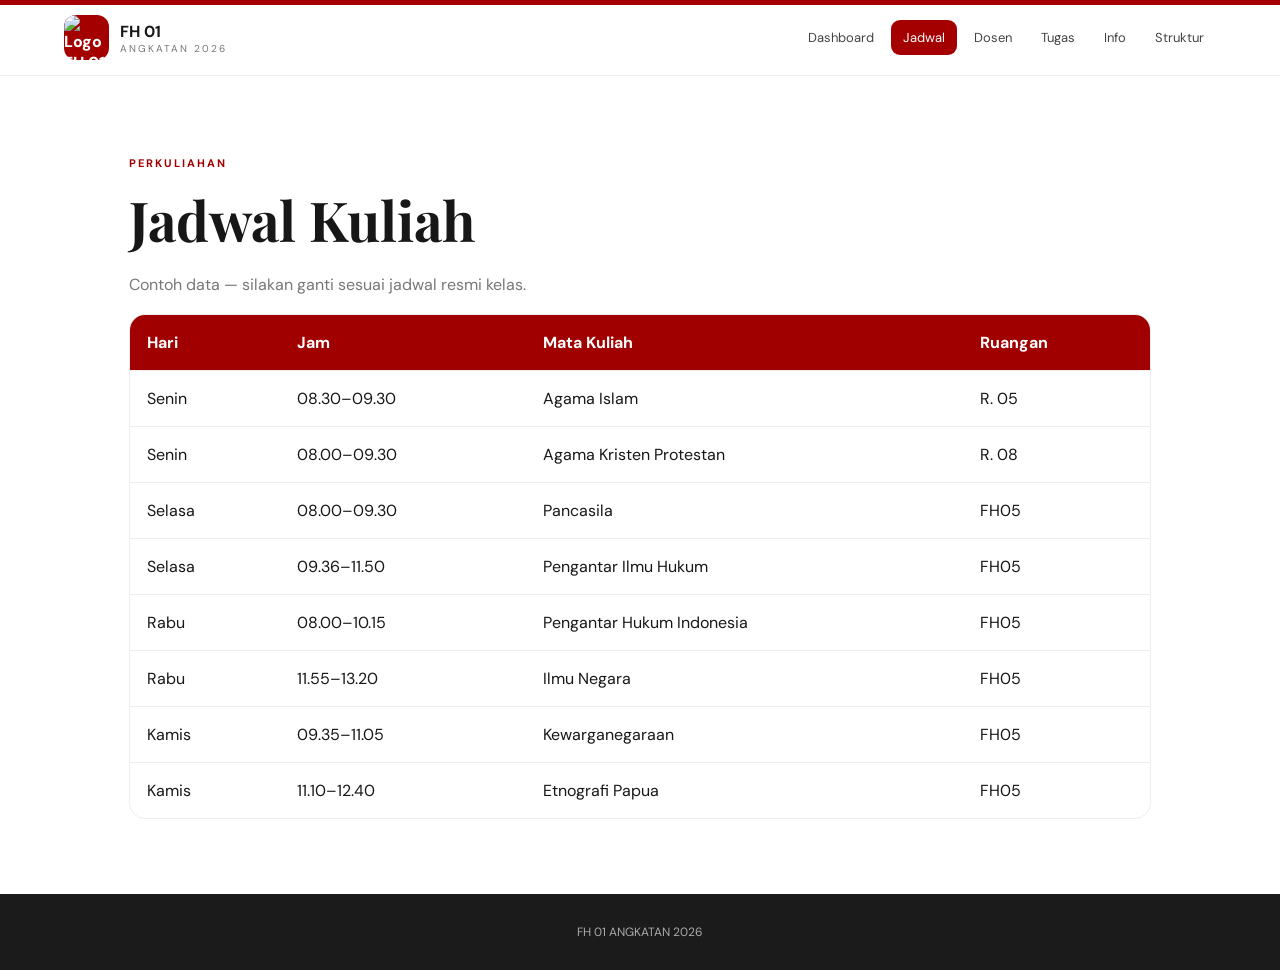
==== jadwal.html @ d8d44e24 "Add files via upload" ====
<!doctype html>
<html lang="id">
<head>
<meta charset="utf-8">
<meta name="viewport" content="width=device-width,initial-scale=1">
<title>Jadwal • FH 01</title>
<link rel="stylesheet" href="style.css">
</head>
<body>
<header class="top">
<div class="brand">
<div class="logo"><img src="assets/logo.jpg" alt="Logo FH 01"></div>
<div>
<b>FH 01</b>
<small>ANGKATAN 2026</small>
</div>
</div>
<nav>
<a href="index.html">Dashboard</a>
<a class="active" href="jadwal.html">Jadwal</a>
<a href="dosen.html">Dosen</a>
<a href="tugas.html">Tugas</a>
<a href="pengumuman.html">Info</a>
<a href="struktur.html">Struktur</a>
</nav>
</header>
<main class="page">
<span class="eyebrow">PERKULIAHAN</span>
<h1>Jadwal Kuliah</h1>
<p class="muted">Contoh data — silakan ganti sesuai jadwal resmi kelas.</p>
<div class="tablewrap">
<table>
<tr><th>Hari</th><th>Jam</th><th>Mata Kuliah</th><th>Ruangan</th></tr>
<tr><td>Senin</td><td>08.30–09.30</td><td>Agama Islam</td><td>R. 05</td></tr>
<tr><td>Senin</td><td>08.00–09.30</td><td>Agama Kristen Protestan</td><td>R. 08</td></tr>
<tr><td>Selasa</td><td>08.00–09.30</td><td>Pancasila</td><td>FH05</td></tr>
<tr><td>Selasa</td><td>09.36–11.50</td><td>Pengantar Ilmu Hukum</td><td>FH05</td></tr>
<tr><td>Rabu</td><td>08.00–10.15</td><td>Pengantar Hukum Indonesia</td><td>FH05</td></tr>
<tr><td>Rabu</td><td>11.55–13.20</td><td>Ilmu Negara</td><td>FH05</td></tr>
<tr><td>Kamis</td><td>09.35–11.05</td><td>Kewarganegaraan</td><td>FH05</td></tr>
<tr><td>Kamis</td><td>11.10–12.40</td><td>Etnografi Papua</td><td>FH05</td></tr>
</table>
</div>
</main>
<footer>FH 01 ANGKATAN 2026</footer>
</body>
</html>
---- style.css ----
@import url('https://fonts.googleapis.com/css2?family=DM+Sans:wght@400;500;700&family=Playfair+Display:wght@600;700&display=swap');*{box-sizing:border-box}body{margin:0;font-family:'DM Sans',sans-serif;background:#fff;color:#171717}body:before{content:"";position:fixed;inset:0 0 auto 0;height:5px;background:#a40000;z-index:5}.top{height:auto;min-height:76px;padding:14px 5%;display:flex;align-items:center;justify-content:space-between;gap:25px;background:#fff;border-bottom:1px solid #eee;position:sticky;top:0;z-index:4}.brand{display:flex;align-items:center;gap:11px}.logo{width:45px;height:45px;border-radius:12px;background:#a40000;color:#fff;display:grid;place-items:center;font-weight:800}.brand b{display:block}.brand small{display:block;color:#777;font-size:10px;letter-spacing:2px}nav{display:flex;gap:5px;flex-wrap:wrap;justify-content:flex-end}nav a{padding:9px 12px;border-radius:9px;color:#444;text-decoration:none;font-size:13px}nav a:hover,nav a.active{background:#a40000;color:white}.hero{min-height:590px;background:linear-gradient(120deg,#8f0000,#c00 55%,#eee 55%,#fff);color:#fff;padding:75px 7%;display:flex;align-items:center;justify-content:space-between;gap:45px}.hero-text{max-width:650px}.pill,.eyebrow{font-size:11px;letter-spacing:2px;font-weight:700}.hero h1{font-family:'Playfair Display',serif;font-size:clamp(50px,8vw,92px);line-height:.92;margin:18px 0}.hero h1 em{font-size:.48em;font-style:normal;color:#ffe7e7}.hero p{font-size:18px;line-height:1.6;max-width:570px}.actions{display:flex;gap:12px;margin-top:30px}.btn{display:inline-block;padding:13px 20px;border-radius:10px;background:#fff;color:#a00000;text-decoration:none;font-weight:700}.btn.ghost{background:transparent;color:#fff;border:1px solid #fff}.photo{width:min(410px,38vw);height:410px;border:none;background:transparent;color:#a00000;display:grid;place-items:center;text-align:center;font-family:'Playfair Display';font-size:35px;box-shadow:none;overflow:visible}.section,.page{max-width:1150px;margin:auto;padding:75px 5%}.section-head{display:flex;justify-content:space-between}.eyebrow{color:#a00000}h1,h2{font-family:'Playfair Display',serif}h2{font-size:38px;margin:8px 0 28px}.cards{display:grid;grid-template-columns:repeat(4,1fr);gap:16px}.card{min-height:170px;padding:24px;border:1px solid #eee;border-radius:18px;text-decoration:none;color:#171717;display:flex;flex-direction:column;gap:12px;box-shadow:0 10px 30px #00000008;transition:.2s}.card:hover{transform:translateY(-5px);border-color:#d8aaaa}.card b{font-size:18px}.card span,.muted{color:#777;line-height:1.6}.card strong{margin-top:auto;color:#a00000}.static{min-height:120px}.notice{margin:0 5% 75px;padding:35px;max-width:1050px;margin-left:auto;margin-right:auto;border-radius:22px;background:#f8eeee;display:flex;align-items:center;justify-content:space-between;gap:25px}.notice h2{margin:7px 0}.notice p{color:#666}.page{min-height:75vh}.page h1{font-size:55px;margin:10px 0}.tablewrap{overflow:auto;border:1px solid #eee;border-radius:16px}table{width:100%;border-collapse:collapse;min-width:650px}th,td{text-align:left;padding:17px;border-bottom:1px solid #eee}th{background:#a00000;color:#fff}tr:last-child td{border:0}.grid{display:grid;grid-template-columns:repeat(3,1fr);gap:18px}.info{padding:25px;border:1px solid #eee;border-radius:18px}.info p{color:#777}.avatar{width:55px;height:55px;border-radius:50%;display:grid;place-items:center;background:#f4dddd;color:#a00000;font-weight:800}.money{font-size:45px;font-weight:800;margin:25px 0;color:#a00000}.list{display:grid;gap:18px}.list article{padding:25px;border-left:5px solid #a00000;border-radius:12px;background:#faf7f7}.list h3{font-family:'Playfair Display';font-size:25px;margin:10px 0}.date{font-size:10px;letter-spacing:2px;font-weight:800;color:#a00000}footer{text-align:center;padding:30px;background:#1b1b1b;color:#aaa;font-size:12px}@media(max-width:800px){.top{align-items:flex-start;flex-direction:column}.hero{padding:55px 6%;min-height:auto}.photo{width:220px;height:220px;font-size:22px}.cards,.grid{grid-template-columns:1fr 1fr}.page h1{font-size:42px}}@media(max-width:560px){nav{justify-content:flex-start}.hero{flex-direction:column;align-items:flex-start}.photo{align-self:center}.cards,.grid{grid-template-columns:1fr}.notice{flex-direction:column;align-items:flex-start}}
.logo img,.avatar img,.photo img {
    width: 100%;
    height: 100%;
    object-fit: cover;
    object-position: center;
    display: block;
}
.logo img{border-radius:12px}
.avatar{overflow:hidden}
.avatar img{border-radius:50%}
.photo{overflow:visible}
.photo img {
    width: min(410px, 90%);
    height: min(410px, 90%);
    object-fit: contain;
    object-position: center;
    transform: scale(5);
    display: block;
    filter: drop-shadow(0 12px 18px rgba(0,0,0,.22));
}

/* Avatar foto - bulat sempurna */
.avatar {
    width: 70px;
    height: 70px;
    border-radius: 50%;
    overflow: hidden;
    display: block;
    background: #f4dddd;
}

.avatar img {
    width: 100%;
    height: 100%;
    border-radius: 50%;
    object-fit: cover;
    object-position: center;
    display: block;
}
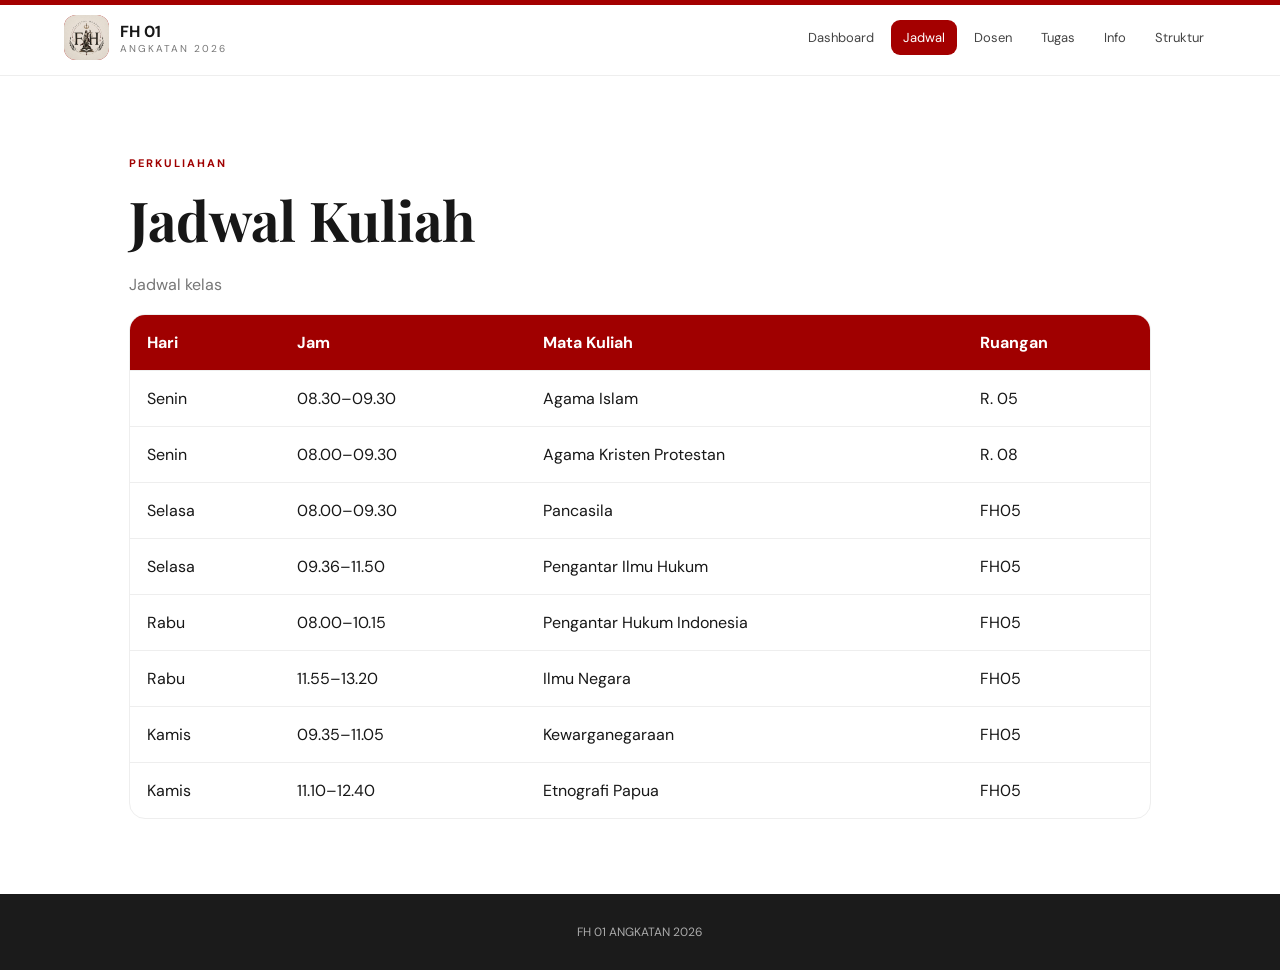
==== commit 0391a562: "Update jadwal.html" ====
--- a/jadwal.html
+++ b/jadwal.html
@@ -27,7 +27,7 @@
 <main class="page">
 <span class="eyebrow">PERKULIAHAN</span>
 <h1>Jadwal Kuliah</h1>
-<p class="muted">Contoh data — silakan ganti sesuai jadwal resmi kelas.</p>
+<p class="muted">Jadwal kelas</p>
 <div class="tablewrap">
 <table>
 <tr><th>Hari</th><th>Jam</th><th>Mata Kuliah</th><th>Ruangan</th></tr>
--- a/style.css
+++ b/style.css
@@ -37,4 +37,17 @@
     object-fit: cover;
     object-position: center;
     display: block;
+
+    .daftar-tugas li {
+    margin-bottom: 18px;
+    line-height: 1.6;
 }
+
+.daftar-tugas ol {
+    margin-top: 10px;
+}
+
+.daftar-tugas ol li {
+    margin-bottom: 5px;
+}
+}
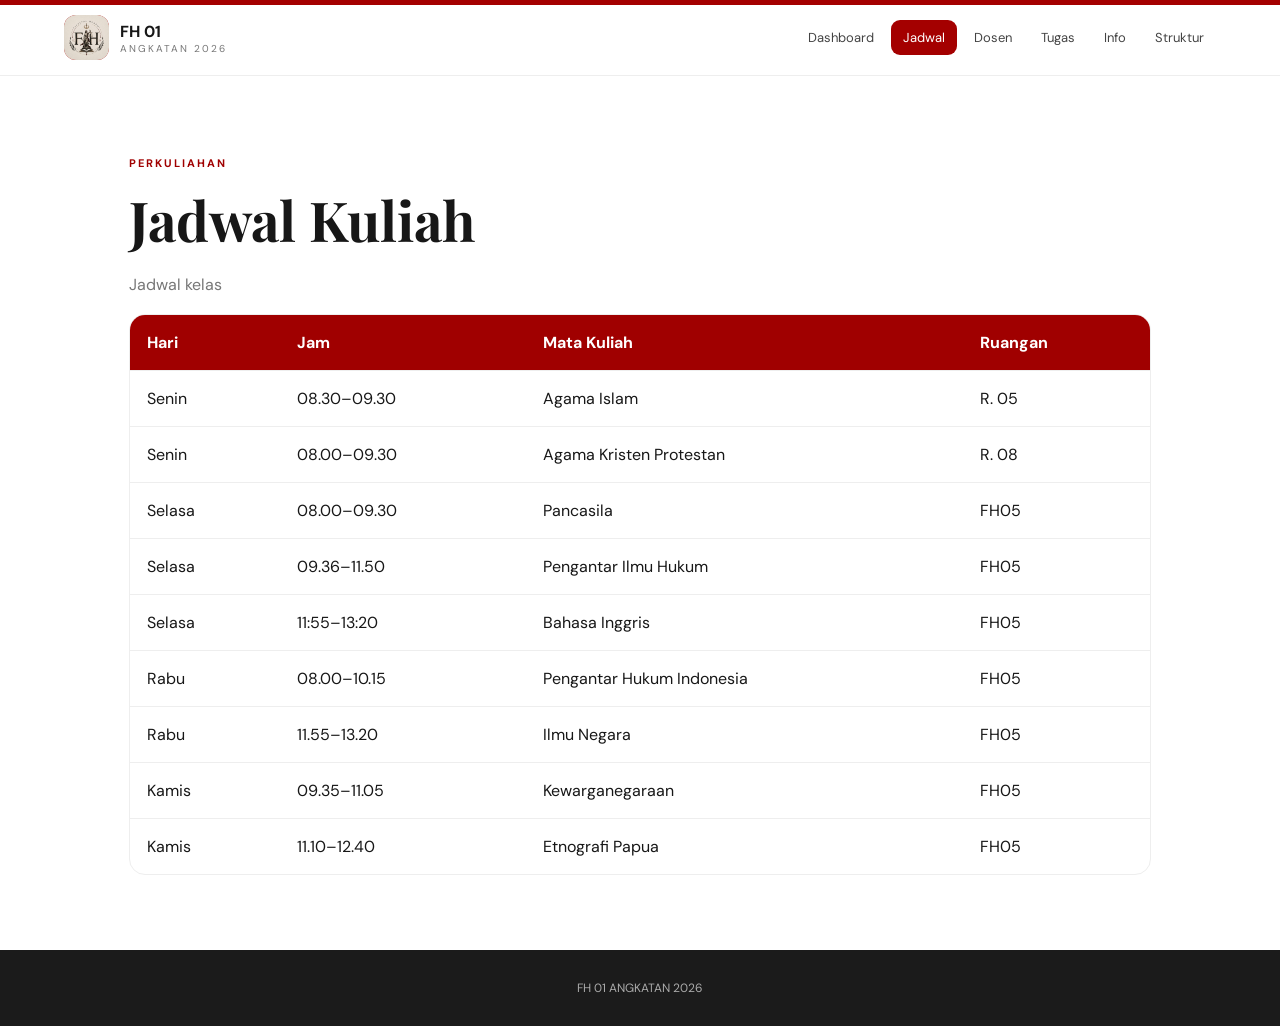
==== commit 9acc41cf: "Update jadwal.html" ====
--- a/jadwal.html
+++ b/jadwal.html
@@ -7,6 +7,7 @@
 <link rel="stylesheet" href="style.css">
 </head>
 <body>
+
 <header class="top">
 <div class="brand">
 <div class="logo"><img src="assets/logo.jpg" alt="Logo FH 01"></div>
@@ -15,6 +16,7 @@
 <small>ANGKATAN 2026</small>
 </div>
 </div>
+
 <nav>
 <a href="index.html">Dashboard</a>
 <a class="active" href="jadwal.html">Jadwal</a>
@@ -24,24 +26,39 @@
 <a href="struktur.html">Struktur</a>
 </nav>
 </header>
+
 <main class="page">
 <span class="eyebrow">PERKULIAHAN</span>
 <h1>Jadwal Kuliah</h1>
 <p class="muted">Jadwal kelas</p>
+
 <div class="tablewrap">
 <table>
-<tr><th>Hari</th><th>Jam</th><th>Mata Kuliah</th><th>Ruangan</th></tr>
+<tr>
+<th>Hari</th>
+<th>Jam</th>
+<th>Mata Kuliah</th>
+<th>Ruangan</th>
+</tr>
+
 <tr><td>Senin</td><td>08.30–09.30</td><td>Agama Islam</td><td>R. 05</td></tr>
 <tr><td>Senin</td><td>08.00–09.30</td><td>Agama Kristen Protestan</td><td>R. 08</td></tr>
+
 <tr><td>Selasa</td><td>08.00–09.30</td><td>Pancasila</td><td>FH05</td></tr>
 <tr><td>Selasa</td><td>09.36–11.50</td><td>Pengantar Ilmu Hukum</td><td>FH05</td></tr>
+<tr><td>Selasa</td><td>11:55–13:20</td><td>Bahasa Inggris</td><td>FH05</td></tr>
+
 <tr><td>Rabu</td><td>08.00–10.15</td><td>Pengantar Hukum Indonesia</td><td>FH05</td></tr>
 <tr><td>Rabu</td><td>11.55–13.20</td><td>Ilmu Negara</td><td>FH05</td></tr>
+
 <tr><td>Kamis</td><td>09.35–11.05</td><td>Kewarganegaraan</td><td>FH05</td></tr>
 <tr><td>Kamis</td><td>11.10–12.40</td><td>Etnografi Papua</td><td>FH05</td></tr>
+
 </table>
 </div>
 </main>
+
 <footer>FH 01 ANGKATAN 2026</footer>
+
 </body>
 </html>
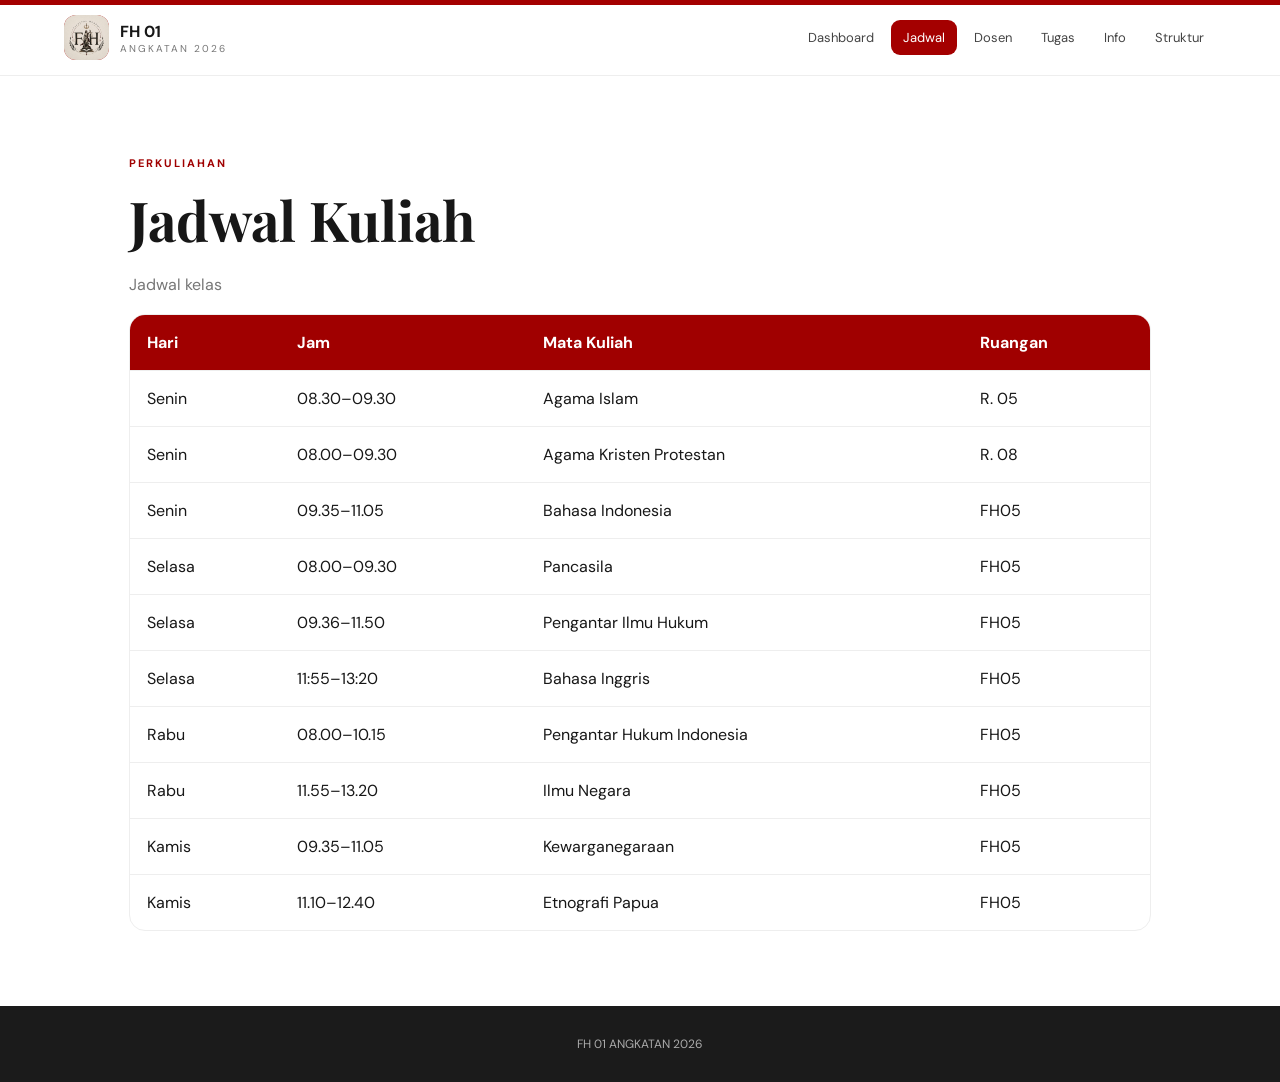
==== commit 86112396: "Update jadwal.html" ====
--- a/jadwal.html
+++ b/jadwal.html
@@ -9,8 +9,12 @@
 <body>
 
 <header class="top">
+
 <div class="brand">
-<div class="logo"><img src="assets/logo.jpg" alt="Logo FH 01"></div>
+<div class="logo">
+<img src="assets/logo.jpg" alt="Logo FH 01">
+</div>
+
 <div>
 <b>FH 01</b>
 <small>ANGKATAN 2026</small>
@@ -25,15 +29,22 @@
 <a href="pengumuman.html">Info</a>
 <a href="struktur.html">Struktur</a>
 </nav>
+
 </header>
 
+
 <main class="page">
+
 <span class="eyebrow">PERKULIAHAN</span>
+
 <h1>Jadwal Kuliah</h1>
+
 <p class="muted">Jadwal kelas</p>
 
 <div class="tablewrap">
+
 <table>
+
 <tr>
 <th>Hari</th>
 <th>Jam</th>
@@ -41,24 +52,98 @@
 <th>Ruangan</th>
 </tr>
 
-<tr><td>Senin</td><td>08.30–09.30</td><td>Agama Islam</td><td>R. 05</td></tr>
-<tr><td>Senin</td><td>08.00–09.30</td><td>Agama Kristen Protestan</td><td>R. 08</td></tr>
 
-<tr><td>Selasa</td><td>08.00–09.30</td><td>Pancasila</td><td>FH05</td></tr>
-<tr><td>Selasa</td><td>09.36–11.50</td><td>Pengantar Ilmu Hukum</td><td>FH05</td></tr>
-<tr><td>Selasa</td><td>11:55–13:20</td><td>Bahasa Inggris</td><td>FH05</td></tr>
+<!-- SENIN -->
 
-<tr><td>Rabu</td><td>08.00–10.15</td><td>Pengantar Hukum Indonesia</td><td>FH05</td></tr>
-<tr><td>Rabu</td><td>11.55–13.20</td><td>Ilmu Negara</td><td>FH05</td></tr>
+<tr>
+<td>Senin</td>
+<td>08.30–09.30</td>
+<td>Agama Islam</td>
+<td>R. 05</td>
+</tr>
 
-<tr><td>Kamis</td><td>09.35–11.05</td><td>Kewarganegaraan</td><td>FH05</td></tr>
-<tr><td>Kamis</td><td>11.10–12.40</td><td>Etnografi Papua</td><td>FH05</td></tr>
+<tr>
+<td>Senin</td>
+<td>08.00–09.30</td>
+<td>Agama Kristen Protestan</td>
+<td>R. 08</td>
+</tr>
+
+<tr>
+<td>Senin</td>
+<td>09.35–11.05</td>
+<td>Bahasa Indonesia</td>
+<td>FH05</td>
+</tr>
+
+
+<!-- SELASA -->
+
+<tr>
+<td>Selasa</td>
+<td>08.00–09.30</td>
+<td>Pancasila</td>
+<td>FH05</td>
+</tr>
+
+<tr>
+<td>Selasa</td>
+<td>09.36–11.50</td>
+<td>Pengantar Ilmu Hukum</td>
+<td>FH05</td>
+</tr>
+
+<tr>
+<td>Selasa</td>
+<td>11:55–13:20</td>
+<td>Bahasa Inggris</td>
+<td>FH05</td>
+</tr>
+
+
+<!-- RABU -->
+
+<tr>
+<td>Rabu</td>
+<td>08.00–10.15</td>
+<td>Pengantar Hukum Indonesia</td>
+<td>FH05</td>
+</tr>
+
+<tr>
+<td>Rabu</td>
+<td>11.55–13.20</td>
+<td>Ilmu Negara</td>
+<td>FH05</td>
+</tr>
+
+
+<!-- KAMIS -->
+
+<tr>
+<td>Kamis</td>
+<td>09.35–11.05</td>
+<td>Kewarganegaraan</td>
+<td>FH05</td>
+</tr>
+
+<tr>
+<td>Kamis</td>
+<td>11.10–12.40</td>
+<td>Etnografi Papua</td>
+<td>FH05</td>
+</tr>
 
 </table>
+
 </div>
+
 </main>
 
-<footer>FH 01 ANGKATAN 2026</footer>
+
+<footer>
+FH 01 ANGKATAN 2026
+</footer>
 
 </body>
 </html>
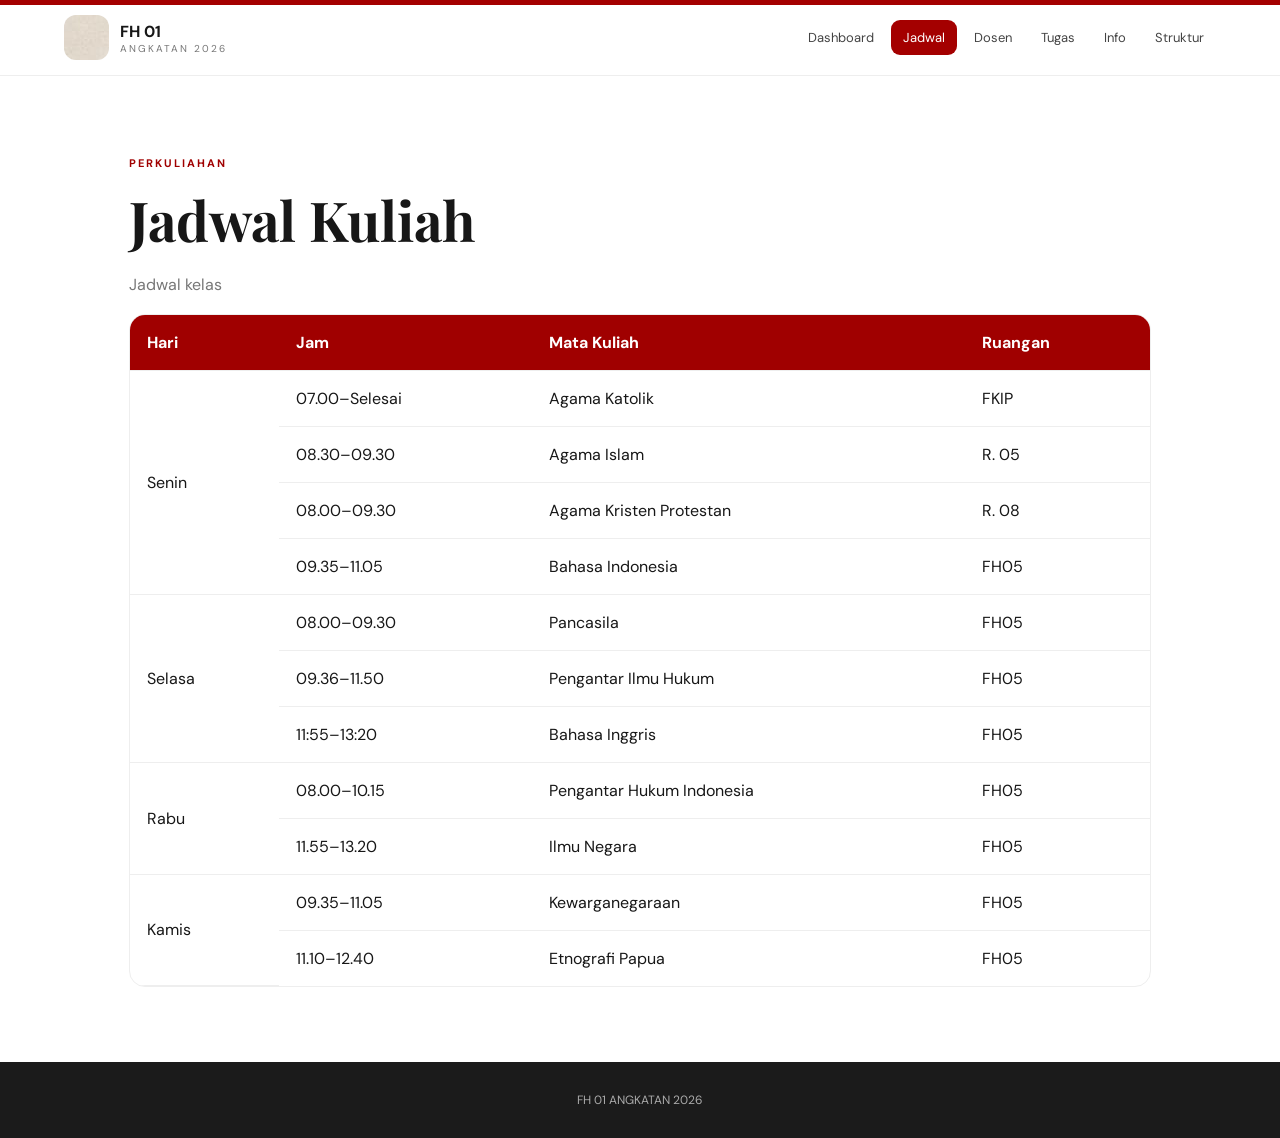
==== commit b5f91be5: "Update jadwal.html" ====
--- a/jadwal.html
+++ b/jadwal.html
@@ -55,22 +55,26 @@
 
 <!-- SENIN -->
 
+<tr class="day-start">
+<td rowspan="4">Senin</td>
+<td>07.00–Selesai</td>
+<td>Agama Katolik</td>
+<td>FKIP</td>
+</tr>
+
 <tr>
-<td>Senin</td>
 <td>08.30–09.30</td>
 <td>Agama Islam</td>
 <td>R. 05</td>
 </tr>
 
 <tr>
-<td>Senin</td>
 <td>08.00–09.30</td>
 <td>Agama Kristen Protestan</td>
 <td>R. 08</td>
 </tr>
 
 <tr>
-<td>Senin</td>
 <td>09.35–11.05</td>
 <td>Bahasa Indonesia</td>
 <td>FH05</td>
@@ -79,22 +83,20 @@
 
 <!-- SELASA -->
 
-<tr>
-<td>Selasa</td>
+<tr class="day-start">
+<td rowspan="3">Selasa</td>
 <td>08.00–09.30</td>
 <td>Pancasila</td>
 <td>FH05</td>
 </tr>
 
 <tr>
-<td>Selasa</td>
 <td>09.36–11.50</td>
 <td>Pengantar Ilmu Hukum</td>
 <td>FH05</td>
 </tr>
 
 <tr>
-<td>Selasa</td>
 <td>11:55–13:20</td>
 <td>Bahasa Inggris</td>
 <td>FH05</td>
@@ -103,15 +105,14 @@
 
 <!-- RABU -->
 
-<tr>
-<td>Rabu</td>
+<tr class="day-start">
+<td rowspan="2">Rabu</td>
 <td>08.00–10.15</td>
 <td>Pengantar Hukum Indonesia</td>
 <td>FH05</td>
 </tr>
 
 <tr>
-<td>Rabu</td>
 <td>11.55–13.20</td>
 <td>Ilmu Negara</td>
 <td>FH05</td>
@@ -120,15 +121,14 @@
 
 <!-- KAMIS -->
 
-<tr>
-<td>Kamis</td>
+<tr class="day-start">
+<td rowspan="2">Kamis</td>
 <td>09.35–11.05</td>
 <td>Kewarganegaraan</td>
 <td>FH05</td>
 </tr>
 
 <tr>
-<td>Kamis</td>
 <td>11.10–12.40</td>
 <td>Etnografi Papua</td>
 <td>FH05</td>
--- a/style.css
+++ b/style.css
@@ -1,53 +1,170 @@
-@import url('https://fonts.googleapis.com/css2?family=DM+Sans:wght@400;500;700&family=Playfair+Display:wght@600;700&display=swap');*{box-sizing:border-box}body{margin:0;font-family:'DM Sans',sans-serif;background:#fff;color:#171717}body:before{content:"";position:fixed;inset:0 0 auto 0;height:5px;background:#a40000;z-index:5}.top{height:auto;min-height:76px;padding:14px 5%;display:flex;align-items:center;justify-content:space-between;gap:25px;background:#fff;border-bottom:1px solid #eee;position:sticky;top:0;z-index:4}.brand{display:flex;align-items:center;gap:11px}.logo{width:45px;height:45px;border-radius:12px;background:#a40000;color:#fff;display:grid;place-items:center;font-weight:800}.brand b{display:block}.brand small{display:block;color:#777;font-size:10px;letter-spacing:2px}nav{display:flex;gap:5px;flex-wrap:wrap;justify-content:flex-end}nav a{padding:9px 12px;border-radius:9px;color:#444;text-decoration:none;font-size:13px}nav a:hover,nav a.active{background:#a40000;color:white}.hero{min-height:590px;background:linear-gradient(120deg,#8f0000,#c00 55%,#eee 55%,#fff);color:#fff;padding:75px 7%;display:flex;align-items:center;justify-content:space-between;gap:45px}.hero-text{max-width:650px}.pill,.eyebrow{font-size:11px;letter-spacing:2px;font-weight:700}.hero h1{font-family:'Playfair Display',serif;font-size:clamp(50px,8vw,92px);line-height:.92;margin:18px 0}.hero h1 em{font-size:.48em;font-style:normal;color:#ffe7e7}.hero p{font-size:18px;line-height:1.6;max-width:570px}.actions{display:flex;gap:12px;margin-top:30px}.btn{display:inline-block;padding:13px 20px;border-radius:10px;background:#fff;color:#a00000;text-decoration:none;font-weight:700}.btn.ghost{background:transparent;color:#fff;border:1px solid #fff}.photo{width:min(410px,38vw);height:410px;border:none;background:transparent;color:#a00000;display:grid;place-items:center;text-align:center;font-family:'Playfair Display';font-size:35px;box-shadow:none;overflow:visible}.section,.page{max-width:1150px;margin:auto;padding:75px 5%}.section-head{display:flex;justify-content:space-between}.eyebrow{color:#a00000}h1,h2{font-family:'Playfair Display',serif}h2{font-size:38px;margin:8px 0 28px}.cards{display:grid;grid-template-columns:repeat(4,1fr);gap:16px}.card{min-height:170px;padding:24px;border:1px solid #eee;border-radius:18px;text-decoration:none;color:#171717;display:flex;flex-direction:column;gap:12px;box-shadow:0 10px 30px #00000008;transition:.2s}.card:hover{transform:translateY(-5px);border-color:#d8aaaa}.card b{font-size:18px}.card span,.muted{color:#777;line-height:1.6}.card strong{margin-top:auto;color:#a00000}.static{min-height:120px}.notice{margin:0 5% 75px;padding:35px;max-width:1050px;margin-left:auto;margin-right:auto;border-radius:22px;background:#f8eeee;display:flex;align-items:center;justify-content:space-between;gap:25px}.notice h2{margin:7px 0}.notice p{color:#666}.page{min-height:75vh}.page h1{font-size:55px;margin:10px 0}.tablewrap{overflow:auto;border:1px solid #eee;border-radius:16px}table{width:100%;border-collapse:collapse;min-width:650px}th,td{text-align:left;padding:17px;border-bottom:1px solid #eee}th{background:#a00000;color:#fff}tr:last-child td{border:0}.grid{display:grid;grid-template-columns:repeat(3,1fr);gap:18px}.info{padding:25px;border:1px solid #eee;border-radius:18px}.info p{color:#777}.avatar{width:55px;height:55px;border-radius:50%;display:grid;place-items:center;background:#f4dddd;color:#a00000;font-weight:800}.money{font-size:45px;font-weight:800;margin:25px 0;color:#a00000}.list{display:grid;gap:18px}.list article{padding:25px;border-left:5px solid #a00000;border-radius:12px;background:#faf7f7}.list h3{font-family:'Playfair Display';font-size:25px;margin:10px 0}.date{font-size:10px;letter-spacing:2px;font-weight:800;color:#a00000}footer{text-align:center;padding:30px;background:#1b1b1b;color:#aaa;font-size:12px}@media(max-width:800px){.top{align-items:flex-start;flex-direction:column}.hero{padding:55px 6%;min-height:auto}.photo{width:220px;height:220px;font-size:22px}.cards,.grid{grid-template-columns:1fr 1fr}.page h1{font-size:42px}}@media(max-width:560px){nav{justify-content:flex-start}.hero{flex-direction:column;align-items:flex-start}.photo{align-self:center}.cards,.grid{grid-template-columns:1fr}.notice{flex-direction:column;align-items:flex-start}}
-.logo img,.avatar img,.photo img {
-    width: 100%;
-    height: 100%;
-    object-fit: cover;
-    object-position: center;
-    display: block;
+@import url('https://fonts.googleapis.com/css2?family=DM+Sans:wght@400;500;700&family=Playfair+Display:wght@600;700&display=swap');
+
+*{box-sizing:border-box}
+body{margin:0;font-family:'DM Sans',sans-serif;background:#fff;color:#171717}
+body:before{content:"";position:fixed;inset:0 0 auto 0;height:5px;background:#a40000;z-index:5}
+.top{height:auto;min-height:76px;padding:14px 5%;display:flex;align-items:center;justify-content:space-between;gap:25px;background:#fff;border-bottom:1px solid #eee;position:sticky;top:0;z-index:4}
+.brand{display:flex;align-items:center;gap:11px}
+.logo{width:45px;height:45px;border-radius:12px;background:#a40000;color:#fff;display:grid;place-items:center;font-weight:800;overflow:hidden;flex-shrink:0}
+.brand b{display:block}
+.brand small{display:block;color:#777;font-size:10px;letter-spacing:2px}
+nav{display:flex;gap:5px;flex-wrap:wrap;justify-content:flex-end}
+nav a{padding:9px 12px;border-radius:9px;color:#444;text-decoration:none;font-size:13px}
+nav a:hover,nav a.active{background:#a40000;color:white}
+.hero{min-height:590px;background:linear-gradient(120deg,#8f0000,#c00 55%,#eee 55%,#fff);color:#fff;padding:75px 7%;display:flex;align-items:center;justify-content:space-between;gap:45px}
+.hero-text{max-width:650px}
+.pill,.eyebrow{font-size:11px;letter-spacing:2px;font-weight:700}
+.hero h1{font-family:'Playfair Display',serif;font-size:clamp(50px,8vw,92px);line-height:.92;margin:18px 0}
+.hero h1 em{font-size:.48em;font-style:normal;color:#ffe7e7}
+.hero p{font-size:18px;line-height:1.6;max-width:570px}
+.actions{display:flex;gap:12px;margin-top:30px;flex-wrap:wrap}
+.btn{display:inline-block;padding:13px 20px;border-radius:10px;background:#fff;color:#a00000;text-decoration:none;font-weight:700;border:0}
+.btn.ghost{background:transparent;color:#fff;border:1px solid #fff}
+.photo{width:min(410px,38vw);height:410px;display:grid;place-items:center;overflow:visible;flex-shrink:0}
+.hero-logo{width:100%;height:100%;display:grid;place-items:center}
+.hero-logo img{width:90%;height:90%;object-fit:contain;object-position:center;display:block;filter:drop-shadow(0 12px 18px rgba(0,0,0,.22))}
+.section,.page{max-width:1150px;margin:auto;padding:75px 5%}
+.section-head{display:flex;justify-content:space-between}
+.eyebrow{color:#a00000}
+h1,h2{font-family:'Playfair Display',serif}
+h2{font-size:38px;margin:8px 0 28px}
+.cards{display:grid;grid-template-columns:repeat(4,1fr);gap:16px}
+.card{min-height:170px;padding:24px;border:1px solid #eee;border-radius:18px;text-decoration:none;color:#171717;display:flex;flex-direction:column;gap:12px;box-shadow:0 10px 30px #00000008;transition:.2s}
+.card:hover{transform:translateY(-5px);border-color:#d8aaaa}
+.card b{font-size:18px}
+.card span,.muted{color:#777;line-height:1.6}
+.card strong{margin-top:auto;color:#a00000}
+.static{min-height:120px}
+.notice{margin:0 auto 75px;padding:35px;width:90%;max-width:1050px;border-radius:22px;background:#f8eeee;display:flex;align-items:center;justify-content:space-between;gap:25px}
+.notice h2{margin:7px 0}
+.notice p{color:#666}
+.page{min-height:75vh}
+.page h1{font-size:55px;margin:10px 0}
+.tablewrap{overflow:auto;border:1px solid #eee;border-radius:16px}
+table{width:100%;border-collapse:collapse;min-width:650px}
+th,td{text-align:left;padding:17px;border-bottom:1px solid #eee}
+th{background:#a00000;color:#fff}
+tr:last-child td{border:0}
+.grid{display:grid;grid-template-columns:repeat(3,1fr);gap:18px}
+.info{padding:25px;border:1px solid #eee;border-radius:18px}
+.info p{color:#777}
+.avatar{width:70px;height:70px;border-radius:50%;overflow:hidden;display:block;background:#f4dddd}
+.avatar img{width:100%;height:100%;border-radius:50%;object-fit:cover;object-position:center;display:block}
+.money{font-size:45px;font-weight:800;margin:25px 0;color:#a00000}
+.list{display:grid;gap:18px}
+.list article{padding:25px;border-left:5px solid #a00000;border-radius:12px;background:#faf7f7}
+.list h3{font-family:'Playfair Display';font-size:25px;margin:10px 0}
+.date{font-size:10px;letter-spacing:2px;font-weight:800;color:#a00000}
+footer{text-align:center;padding:30px;background:#1b1b1b;color:#aaa;font-size:12px}
+
+/* LEGAL ARENA */
+.legal-arena{--arena-ink:#15251f;--arena-muted:#728078;--arena-line:#e5e9e5;margin:56px auto 38px;padding:30px;width:90%;max-width:1050px;border:1px solid var(--arena-line);border-radius:24px;background:#f8faf8;color:var(--arena-ink);overflow:hidden}
+.arena-top{display:flex;justify-content:space-between;align-items:center;gap:20px;margin-bottom:24px}
+.arena-eyebrow,.arena-tag{display:inline-block;color:#8d7442;font-size:11px;font-weight:800;letter-spacing:2px}
+.arena-top h2{margin:9px 0 7px;font-size:clamp(29px,5vw,46px);line-height:1;letter-spacing:-1.8px}
+.arena-top h2 span{color:#9a804d}
+.arena-top p,.arena-intro>p,.arena-result>p{color:var(--arena-muted);font-size:14px;line-height:1.8}
+.arena-emblem{display:grid;place-items:center;flex-shrink:0;width:76px;height:76px;border:1px solid #d7c8a7;border-radius:22px;background:#f0eadc;color:#907546;font-family:Georgia,serif;font-size:43px}
+.arena-panel{position:relative;padding:clamp(22px,5vw,42px);border-radius:19px;background:#fff;border:1px solid var(--arena-line);box-shadow:0 12px 40px rgba(20,40,30,.045)}
+.arena-intro,.arena-result{max-width:650px;margin:auto;text-align:center}
+.arena-icon{display:grid;place-items:center;width:76px;height:76px;margin:0 auto 20px;border-radius:24px;background:#f2eee4;font-size:36px}
+.arena-intro h3,.arena-result h3{margin:13px 0 10px;font-size:clamp(25px,4vw,35px);letter-spacing:-.8px;line-height:1.25}
+.arena-intro h3 span{color:#9b8048}
+.arena-intro>p,.arena-result>p{max-width:450px;margin:0 auto}
+.arena-stats{display:grid;grid-template-columns:repeat(3,minmax(0,1fr));margin:30px 0;padding:19px 0;border-top:1px solid var(--arena-line);border-bottom:1px solid var(--arena-line)}
+.arena-stats>div,.arena-result-stats>div{display:flex;flex-direction:column;gap:6px;align-items:center}
+.arena-stats>div+div{border-left:1px solid var(--arena-line)}
+.arena-stats strong{font-size:23px}
+.arena-stats small,.arena-score-row small,.arena-result-stats small,.arena-final-score small{color:var(--arena-muted);font-size:9px;font-weight:800;letter-spacing:1px}
+.arena-btn,.arena-hint,.arena-share{min-height:46px;padding:0 20px;border:0;border-radius:10px;font:inherit;font-size:12px;font-weight:800;letter-spacing:.6px;cursor:pointer;transition:transform .18s,opacity .18s,background .18s}
+.arena-btn{background:var(--arena-ink);color:#fff}
+.arena-intro>.arena-btn,.arena-result>.arena-btn{width:100%}
+.arena-btn span{margin-left:10px}
+.arena-btn:hover:not(:disabled),.arena-hint:hover:not(:disabled),.arena-share:hover{transform:translateY(-2px)}
+.arena-btn:focus-visible,.arena-hint:focus-visible,.arena-share:focus-visible,.arena-option:focus-visible{outline:3px solid #c8a968;outline-offset:3px}
+.arena-btn:disabled,.arena-hint:disabled{cursor:not-allowed;opacity:.45}
+.arena-footnote{margin:14px 0 0!important;color:#8a958e!important;font-size:11px!important}
+.arena-game-head{display:flex;justify-content:space-between;align-items:center;gap:12px;font-size:11px;font-weight:800;letter-spacing:1px}
+.arena-timer{display:grid;place-items:center;min-width:51px;min-height:36px;padding:0 10px;border-radius:10px;background:#edf2ee;color:#234d36;font-size:14px;letter-spacing:0}
+.arena-timer.is-low{background:#fff0eb;color:#b83c25}
+.arena-progress{height:5px;margin:15px 0 24px;overflow:hidden;border-radius:99px;background:#edf0ed}
+#arena-progress-fill{width:0;height:100%;border-radius:inherit;background:#b79b63;transition:width .25s ease}
+.arena-score-row{display:grid;grid-template-columns:repeat(3,1fr);gap:12px;margin-bottom:26px}
+.arena-score-row>div{display:flex;flex-direction:column;gap:5px;padding:13px;border:1px solid var(--arena-line);border-radius:12px}
+.arena-score-row strong{font-size:21px}
+.arena-question-box{padding:23px;border-radius:15px;background:#f8faf8;border:1px solid #edf0ed}
+.arena-question-label{color:#8b7446;font-size:10px;font-weight:800;letter-spacing:1.5px}
+.arena-question-box h3{margin:13px 0 22px;font-size:clamp(18px,3vw,24px);line-height:1.5}
+.arena-options{display:grid;grid-template-columns:repeat(2,minmax(0,1fr));gap:11px}
+.arena-option{display:flex;align-items:center;gap:12px;min-height:58px;padding:12px;border:1px solid #e1e7e2;border-radius:11px;background:#fff;color:#25372d;text-align:left;font:inherit;font-size:13px;line-height:1.5;cursor:pointer;transition:border-color .18s,background .18s}
+.arena-option:hover:not(:disabled){border-color:#b7a274;background:#fbf9f4}
+.arena-option:disabled{cursor:default}
+.arena-option-letter{display:grid;place-items:center;flex-shrink:0;width:29px;height:29px;border-radius:8px;background:#f0f3f0;font-size:11px;font-weight:800}
+.arena-option.is-correct{border-color:#5b9a72;background:#edf8f0}
+.arena-option.is-correct .arena-option-letter{background:#d2ebd9;color:#23643a}
+.arena-option.is-wrong{border-color:#d68b7b;background:#fff0ec}
+.arena-option.is-wrong .arena-option-letter{background:#f9d9d1;color:#a12e1c}
+.arena-option.is-hidden{visibility:hidden;pointer-events:none}
+.arena-feedback{min-height:46px;padding:14px 2px 8px;color:var(--arena-muted);font-size:12px;line-height:1.7}
+.arena-feedback.is-correct{color:#267342;font-weight:700}
+.arena-feedback.is-wrong{color:#a84230;font-weight:700}
+.arena-controls{display:flex;justify-content:space-between;gap:12px;align-items:center;margin-top:10px}
+.arena-hint{border:1px solid var(--arena-line);background:#fff;color:#42544a}
+.arena-next{margin-left:auto}
+.arena-result-icon{margin-bottom:15px;font-size:48px}
+.arena-final-score{display:flex;flex-direction:column;align-items:center;gap:9px;margin:28px 0 22px;padding:25px;border:1px solid #e4ddcd;border-radius:16px;background:#f9f6ef}
+.arena-final-score strong{font-size:clamp(40px,8vw,58px);line-height:1.1;letter-spacing:-2px}
+.arena-final-score>span{color:#8d7442;font-size:12px}
+.arena-result-stats{display:grid;grid-template-columns:repeat(2,1fr);gap:12px;margin-bottom:24px}
+.arena-result-stats>div{padding:17px 10px;border:1px solid var(--arena-line);border-radius:12px}
+.arena-result-stats strong{font-size:23px}
+.arena-share{width:100%;margin-top:10px;border:1px solid var(--arena-line);background:#fff;color:var(--arena-ink)}
+.arena-bottom{display:flex;justify-content:space-between;flex-wrap:wrap;gap:10px;margin-top:18px;color:#829087;font-size:9px;font-weight:800;letter-spacing:1.2px}
+.legal-arena [hidden]{display:none!important}
+
+/* Review answer cards */
+.arena-review{margin-top:32px;padding-top:28px;border-top:1px solid #e5e9e5;text-align:left}
+.arena-review-title{margin:0 0 7px;font-size:22px;letter-spacing:-.5px}
+.arena-review-subtitle{margin:0 0 20px;color:#728078;font-size:12px;line-height:1.7}
+.arena-review-summary{margin-bottom:17px;padding:13px 15px;border:1px solid #e5e9e5;border-radius:11px;background:#f8faf8;font-size:12px;font-weight:800}
+.arena-review-card{margin-top:13px;padding:18px;border:1px solid #e3e8e3;border-left:4px solid #829b88;border-radius:13px;background:#fff}
+.arena-review-card.review-wrong{border-left-color:#c87564}
+.arena-review-card.review-correct{border-left-color:#4d9668}
+.arena-review-card-head{display:flex;justify-content:space-between;align-items:center;flex-wrap:wrap;gap:9px}
+.arena-review-index{color:#7a867d;font-size:10px;font-weight:800;letter-spacing:.7px}
+.arena-review-status{font-size:10px;font-weight:800;color:#33774b}
+.review-wrong .arena-review-status{color:#b44b37}
+.arena-review-card h4{margin:15px 0 13px;font-size:15px;line-height:1.65}
+.arena-review-line{margin:8px 0;font-size:12px;line-height:1.7;overflow-wrap:anywhere}
+.arena-review-line.review-answer{color:#267342;font-weight:700}
+.arena-review-explanation{margin:14px 0 0;padding:13px;border-radius:9px;background:#f6f7f4;color:#536057;font-size:12px;line-height:1.8;overflow-wrap:anywhere}
+
+@media(max-width:800px){.top{align-items:flex-start;flex-direction:column}.hero{padding:55px 6%;min-height:auto}.photo{width:220px;height:220px}.cards,.grid{grid-template-columns:1fr 1fr}.page h1{font-size:42px}}
+@media(max-width:560px){
+ nav{justify-content:flex-start}
+ .hero{flex-direction:column;align-items:flex-start}
+ .photo{align-self:center}
+ .cards,.grid{grid-template-columns:1fr}
+ .notice{flex-direction:column;align-items:flex-start}
+ .legal-arena{margin-top:35px;padding:17px;border-radius:18px}
+ .arena-top{align-items:flex-start}
+ .arena-top p{font-size:12px}
+ .arena-emblem{width:53px;height:53px;border-radius:15px;font-size:31px}
+ .arena-panel{padding:20px 15px}
+ .arena-stats{margin:23px 0}
+ .arena-stats strong{font-size:19px}
+ .arena-stats small{font-size:8px;letter-spacing:.4px}
+ .arena-question-box{padding:16px 12px}
+ .arena-options{grid-template-columns:1fr;gap:9px}
+ .arena-option{min-height:51px}
+ .arena-score-row{gap:7px}
+ .arena-score-row>div{padding:10px 8px}
+ .arena-score-row strong{font-size:18px}
+ .arena-score-row small{font-size:8px;letter-spacing:.5px}
+ .arena-controls{align-items:stretch;flex-wrap:wrap}
+ .arena-hint,.arena-next{flex:1;padding:0 10px;font-size:10px}
+ .arena-bottom{font-size:8px}
+ .arena-review-card{padding:14px}
+ .arena-review-card h4{font-size:14px}
 }
-.logo img{border-radius:12px}
-.avatar{overflow:hidden}
-.avatar img{border-radius:50%}
-.photo{overflow:visible}
-.photo img {
-    width: min(410px, 90%);
-    height: min(410px, 90%);
-    object-fit: contain;
-    object-position: center;
-    transform: scale(5);
-    display: block;
-    filter: drop-shadow(0 12px 18px rgba(0,0,0,.22));
-}
-
-/* Avatar foto - bulat sempurna */
-.avatar {
-    width: 70px;
-    height: 70px;
-    border-radius: 50%;
-    overflow: hidden;
-    display: block;
-    background: #f4dddd;
-}
-
-.avatar img {
-    width: 100%;
-    height: 100%;
-    border-radius: 50%;
-    object-fit: cover;
-    object-position: center;
-    display: block;
-
-    .daftar-tugas li {
-    margin-bottom: 18px;
-    line-height: 1.6;
-}
-
-.daftar-tugas ol {
-    margin-top: 10px;
-}
-
-.daftar-tugas ol li {
-    margin-bottom: 5px;
-}
-}
+@media(prefers-reduced-motion:reduce){.legal-arena *,.legal-arena *:before,.legal-arena *:after{scroll-behavior:auto!important;transition:none!important;animation:none!important}}
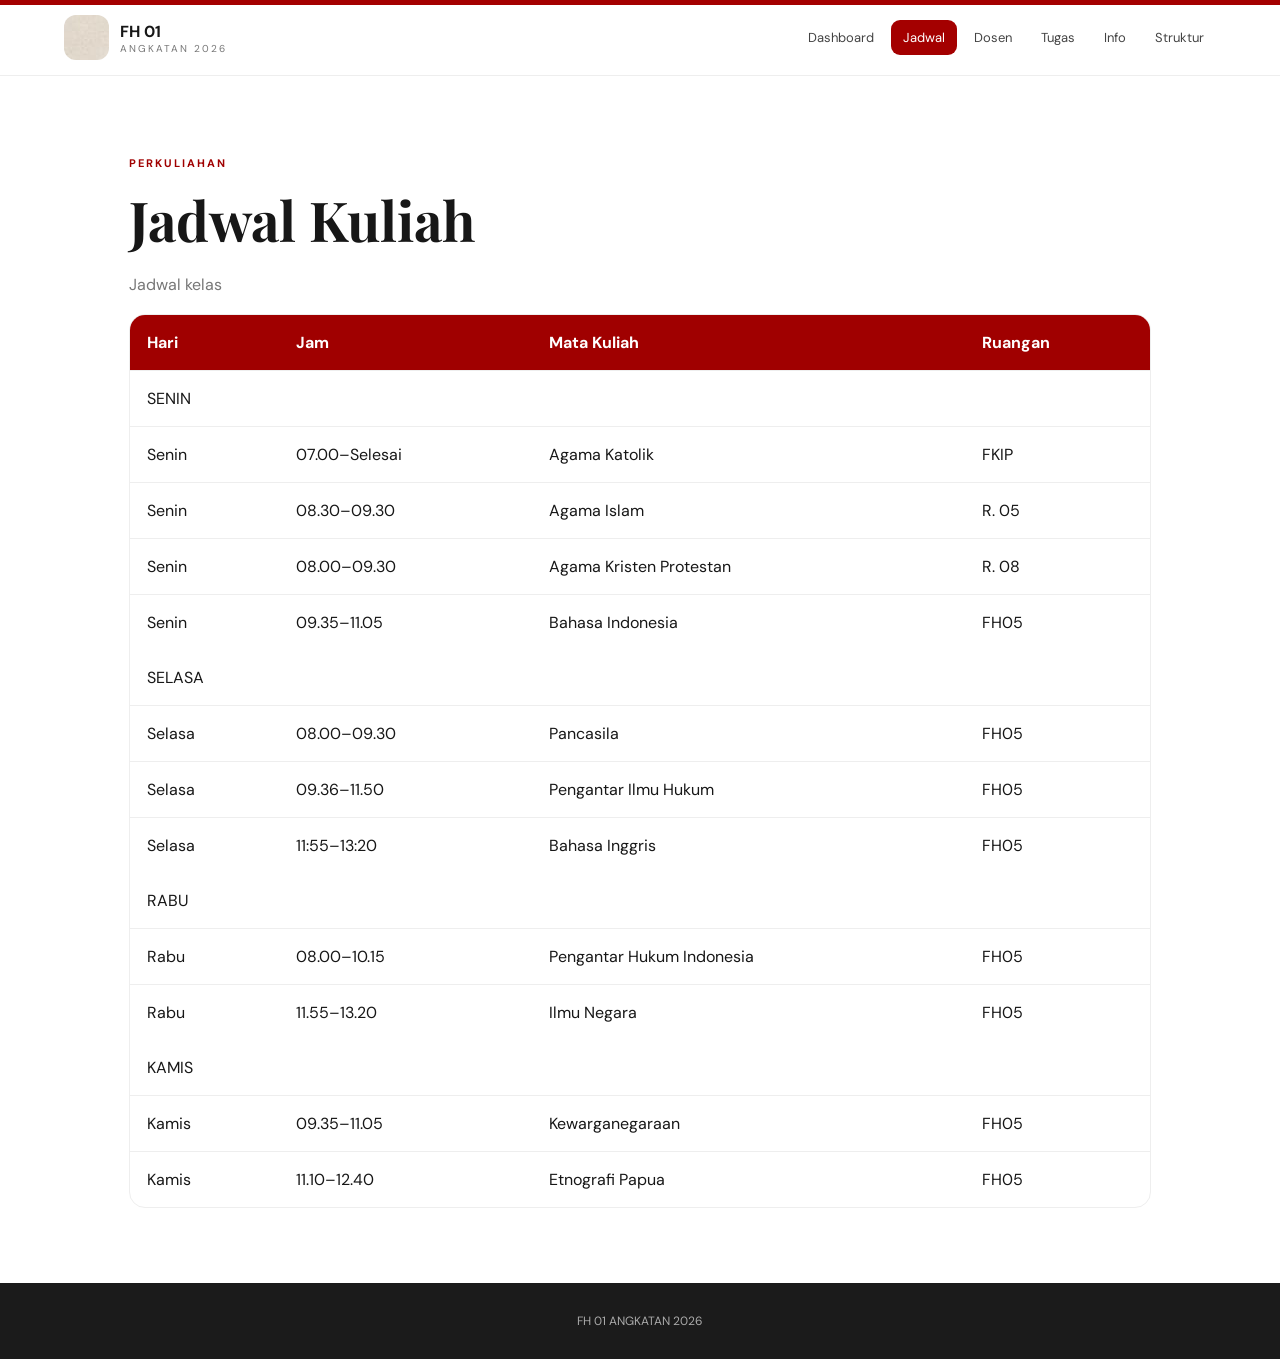
==== commit 8ac5c647: "Update jadwal.html" ====
--- a/jadwal.html
+++ b/jadwal.html
@@ -43,98 +43,110 @@
 
 <div class="tablewrap">
 
-<table>
 
+<table class="schedule-table">
+
+<thead>
 <tr>
 <th>Hari</th>
 <th>Jam</th>
 <th>Mata Kuliah</th>
 <th>Ruangan</th>
 </tr>
+</thead>
 
-
-<!-- SENIN -->
-
-<tr class="day-start">
-<td rowspan="4">Senin</td>
+<tbody class="senin">
+<tr class="day-title">
+<td colspan="4">SENIN</td>
+</tr>
+<tr>
+<td>Senin</td>
 <td>07.00–Selesai</td>
 <td>Agama Katolik</td>
 <td>FKIP</td>
 </tr>
-
 <tr>
+<td>Senin</td>
 <td>08.30–09.30</td>
 <td>Agama Islam</td>
 <td>R. 05</td>
 </tr>
-
 <tr>
+<td>Senin</td>
 <td>08.00–09.30</td>
 <td>Agama Kristen Protestan</td>
 <td>R. 08</td>
 </tr>
-
 <tr>
+<td>Senin</td>
 <td>09.35–11.05</td>
 <td>Bahasa Indonesia</td>
 <td>FH05</td>
 </tr>
+</tbody>
 
-
-<!-- SELASA -->
-
-<tr class="day-start">
-<td rowspan="3">Selasa</td>
+<tbody class="selasa">
+<tr class="day-title">
+<td colspan="4">SELASA</td>
+</tr>
+<tr>
+<td>Selasa</td>
 <td>08.00–09.30</td>
 <td>Pancasila</td>
 <td>FH05</td>
 </tr>
-
 <tr>
+<td>Selasa</td>
 <td>09.36–11.50</td>
 <td>Pengantar Ilmu Hukum</td>
 <td>FH05</td>
 </tr>
-
 <tr>
+<td>Selasa</td>
 <td>11:55–13:20</td>
 <td>Bahasa Inggris</td>
 <td>FH05</td>
 </tr>
+</tbody>
 
-
-<!-- RABU -->
-
-<tr class="day-start">
-<td rowspan="2">Rabu</td>
+<tbody class="rabu">
+<tr class="day-title">
+<td colspan="4">RABU</td>
+</tr>
+<tr>
+<td>Rabu</td>
 <td>08.00–10.15</td>
 <td>Pengantar Hukum Indonesia</td>
 <td>FH05</td>
 </tr>
-
 <tr>
+<td>Rabu</td>
 <td>11.55–13.20</td>
 <td>Ilmu Negara</td>
 <td>FH05</td>
 </tr>
+</tbody>
 
-
-<!-- KAMIS -->
-
-<tr class="day-start">
-<td rowspan="2">Kamis</td>
+<tbody class="kamis">
+<tr class="day-title">
+<td colspan="4">KAMIS</td>
+</tr>
+<tr>
+<td>Kamis</td>
 <td>09.35–11.05</td>
 <td>Kewarganegaraan</td>
 <td>FH05</td>
 </tr>
-
 <tr>
+<td>Kamis</td>
 <td>11.10–12.40</td>
 <td>Etnografi Papua</td>
 <td>FH05</td>
 </tr>
+</tbody>
 
 </table>
+
 
 </div>
 
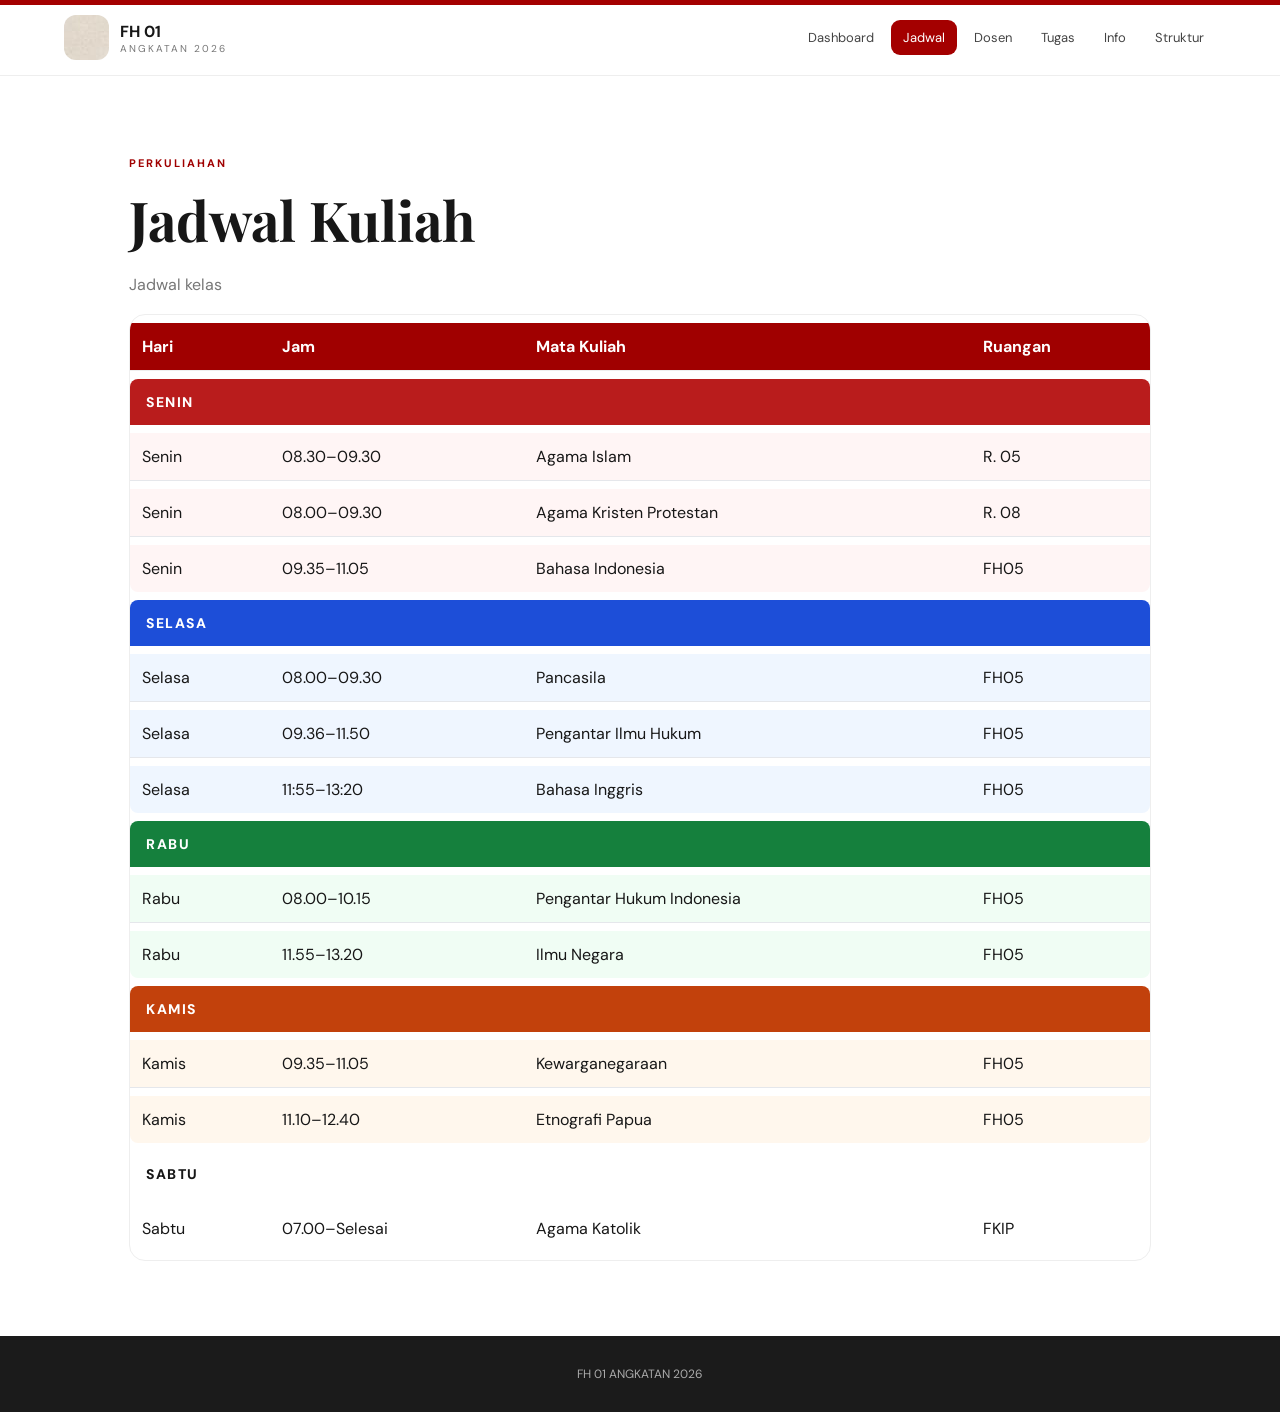
==== commit aaf4a079: "Update jadwal.html" ====
--- a/jadwal.html
+++ b/jadwal.html
@@ -44,6 +44,7 @@
 <div class="tablewrap">
 
 
+
 <table class="schedule-table">
 
 <thead>
@@ -58,12 +59,6 @@
 <tbody class="senin">
 <tr class="day-title">
 <td colspan="4">SENIN</td>
-</tr>
-<tr>
-<td>Senin</td>
-<td>07.00–Selesai</td>
-<td>Agama Katolik</td>
-<td>FKIP</td>
 </tr>
 <tr>
 <td>Senin</td>
@@ -145,7 +140,20 @@
 </tr>
 </tbody>
 
+<tbody class="sabtu">
+<tr class="day-title">
+<td colspan="4">SABTU</td>
+</tr>
+<tr>
+<td>Sabtu</td>
+<td>07.00–Selesai</td>
+<td>Agama Katolik</td>
+<td>FKIP</td>
+</tr>
+</tbody>
+
 </table>
+
 
 
 </div>
--- a/style.css
+++ b/style.css
@@ -56,6 +56,119 @@
 .list h3{font-family:'Playfair Display';font-size:25px;margin:10px 0}
 .date{font-size:10px;letter-spacing:2px;font-weight:800;color:#a00000}
 footer{text-align:center;padding:30px;background:#1b1b1b;color:#aaa;font-size:12px}
+
+/* Tabel jadwal dengan pemisah hari yang jelas */
+.schedule-table {
+  width: 100%;
+  border-collapse: separate;
+  border-spacing: 0 8px;
+}
+
+.schedule-table th {
+  padding: 13px 12px;
+  text-align: left;
+}
+
+.schedule-table td {
+  padding: 13px 12px;
+  border-bottom: 1px solid #e5e7eb;
+}
+
+/* Label hari */
+.schedule-table .day-title td {
+  padding: 14px 16px;
+  font-size: 14px;
+  font-weight: 800;
+  letter-spacing: 1.5px;
+  border-radius: 8px 8px 0 0;
+  border-bottom: none;
+}
+
+/* Senin */
+.schedule-table .senin tr:not(.day-title) td {
+  background: #fff5f5;
+}
+
+.schedule-table .senin .day-title td {
+  background: #b91c1c;
+  color: white;
+}
+
+/* Selasa */
+.schedule-table .selasa tr:not(.day-title) td {
+  background: #eff6ff;
+}
+
+.schedule-table .selasa .day-title td {
+  background: #1d4ed8;
+  color: white;
+}
+
+/* Rabu */
+.schedule-table .rabu tr:not(.day-title) td {
+  background: #f0fdf4;
+}
+
+.schedule-table .rabu .day-title td {
+  background: #15803d;
+  color: white;
+}
+
+/* Kamis */
+.schedule-table .kamis tr:not(.day-title) td {
+  background: #fff7ed;
+}
+
+.schedule-table .kamis .day-title td {
+  background: #c2410c;
+  color: white;
+}
+
+/* Sudut tabel */
+.schedule-table tbody tr:last-child td:first-child {
+  border-radius: 0 0 0 8px;
+}
+
+.schedule-table tbody tr:last-child td:last-child {
+  border-radius: 0 0 8px 0;
+}
+
+/* Tampilan HP */
+@media (max-width: 600px) {
+  .schedule-table th,
+  .schedule-table td {
+    padding: 10px 7px;
+    font-size: 12px;
+  }
+
+  .schedule-table .day-title td {
+    font-size: 13px;
+  }
+  
+/* Memunculkan kembali logo FH 01 */
+.brand {
+  display: flex;
+  align-items: center;
+  gap: 12px;
+}
+
+.logo {
+  display: flex;
+  align-items: center;
+  justify-content: center;
+  width: 44px;
+  height: 44px;
+  flex-shrink: 0;
+  overflow: hidden;
+}
+
+.logo img {
+  display: block;
+  width: 100%;
+  height: 100%;
+  object-fit: contain;
+}
+  
 
 /* LEGAL ARENA */
 .legal-arena{--arena-ink:#15251f;--arena-muted:#728078;--arena-line:#e5e9e5;margin:56px auto 38px;padding:30px;width:90%;max-width:1050px;border:1px solid var(--arena-line);border-radius:24px;background:#f8faf8;color:var(--arena-ink);overflow:hidden}
